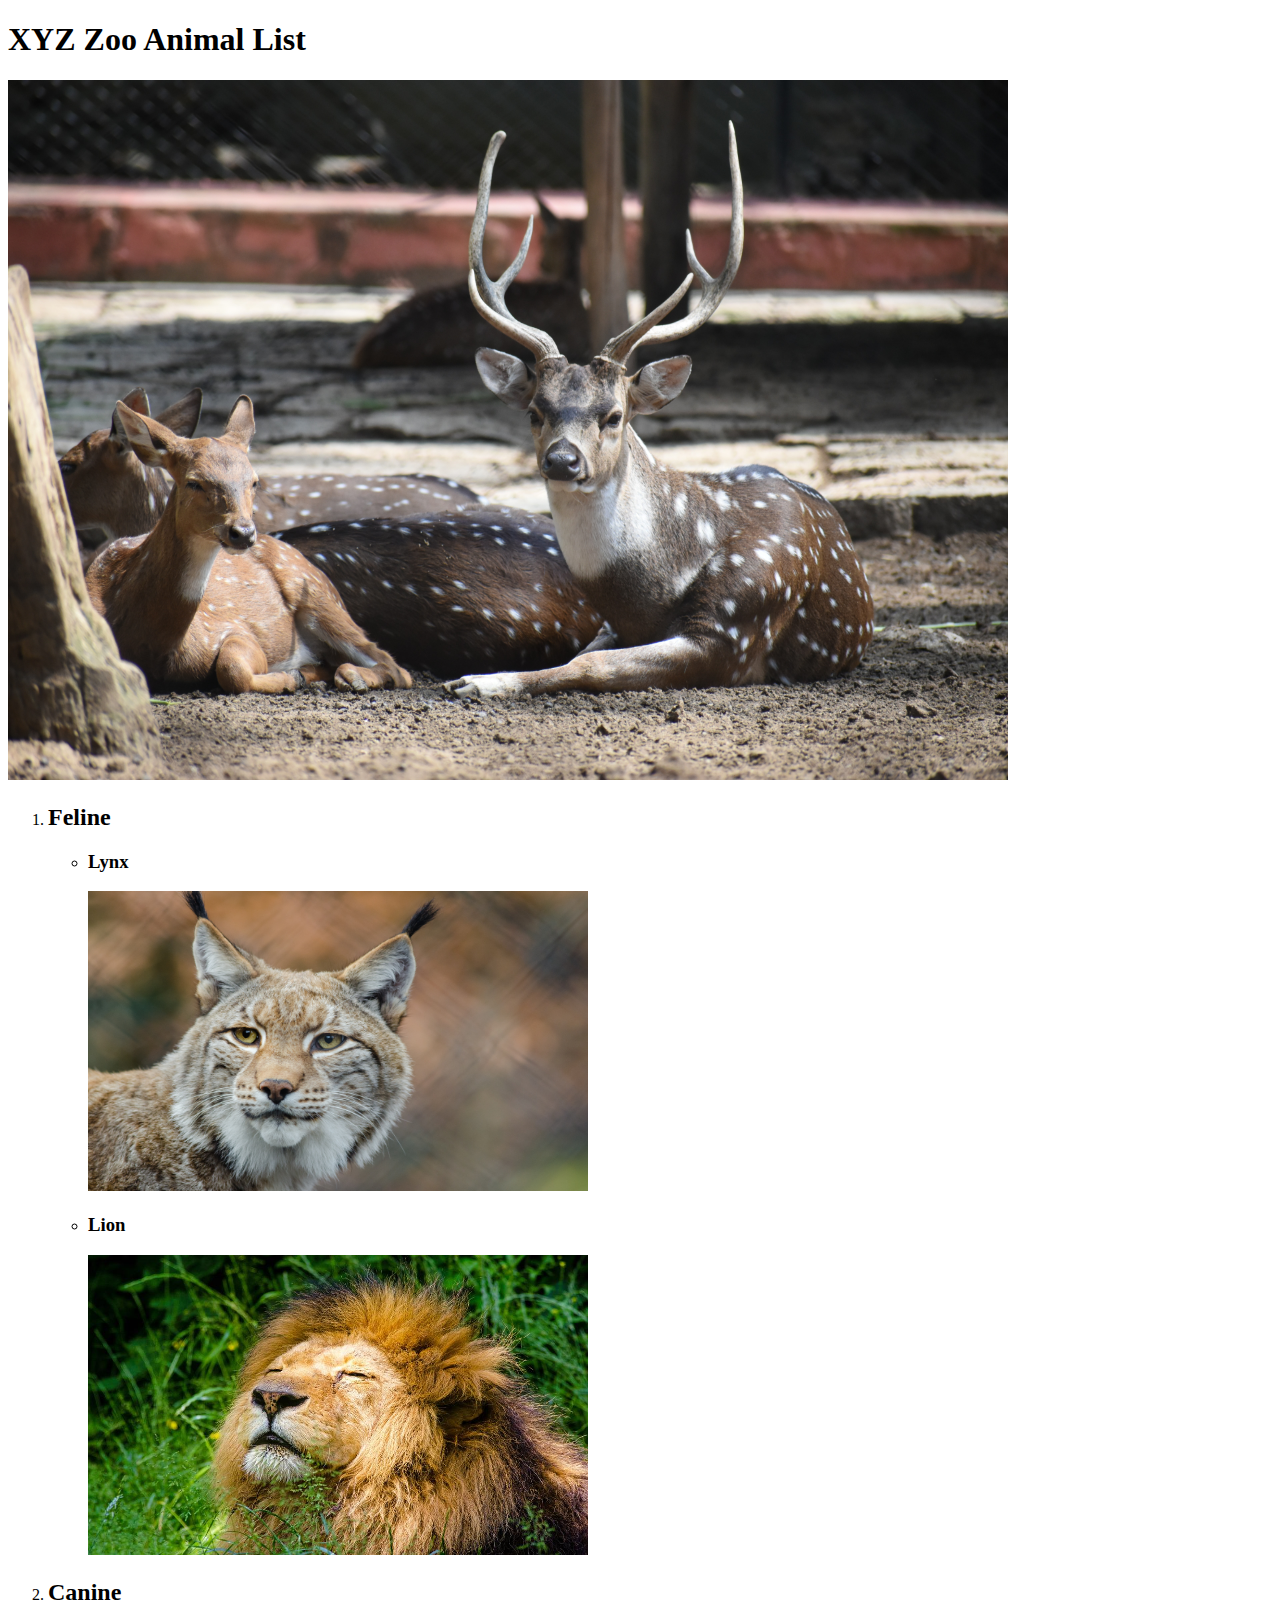
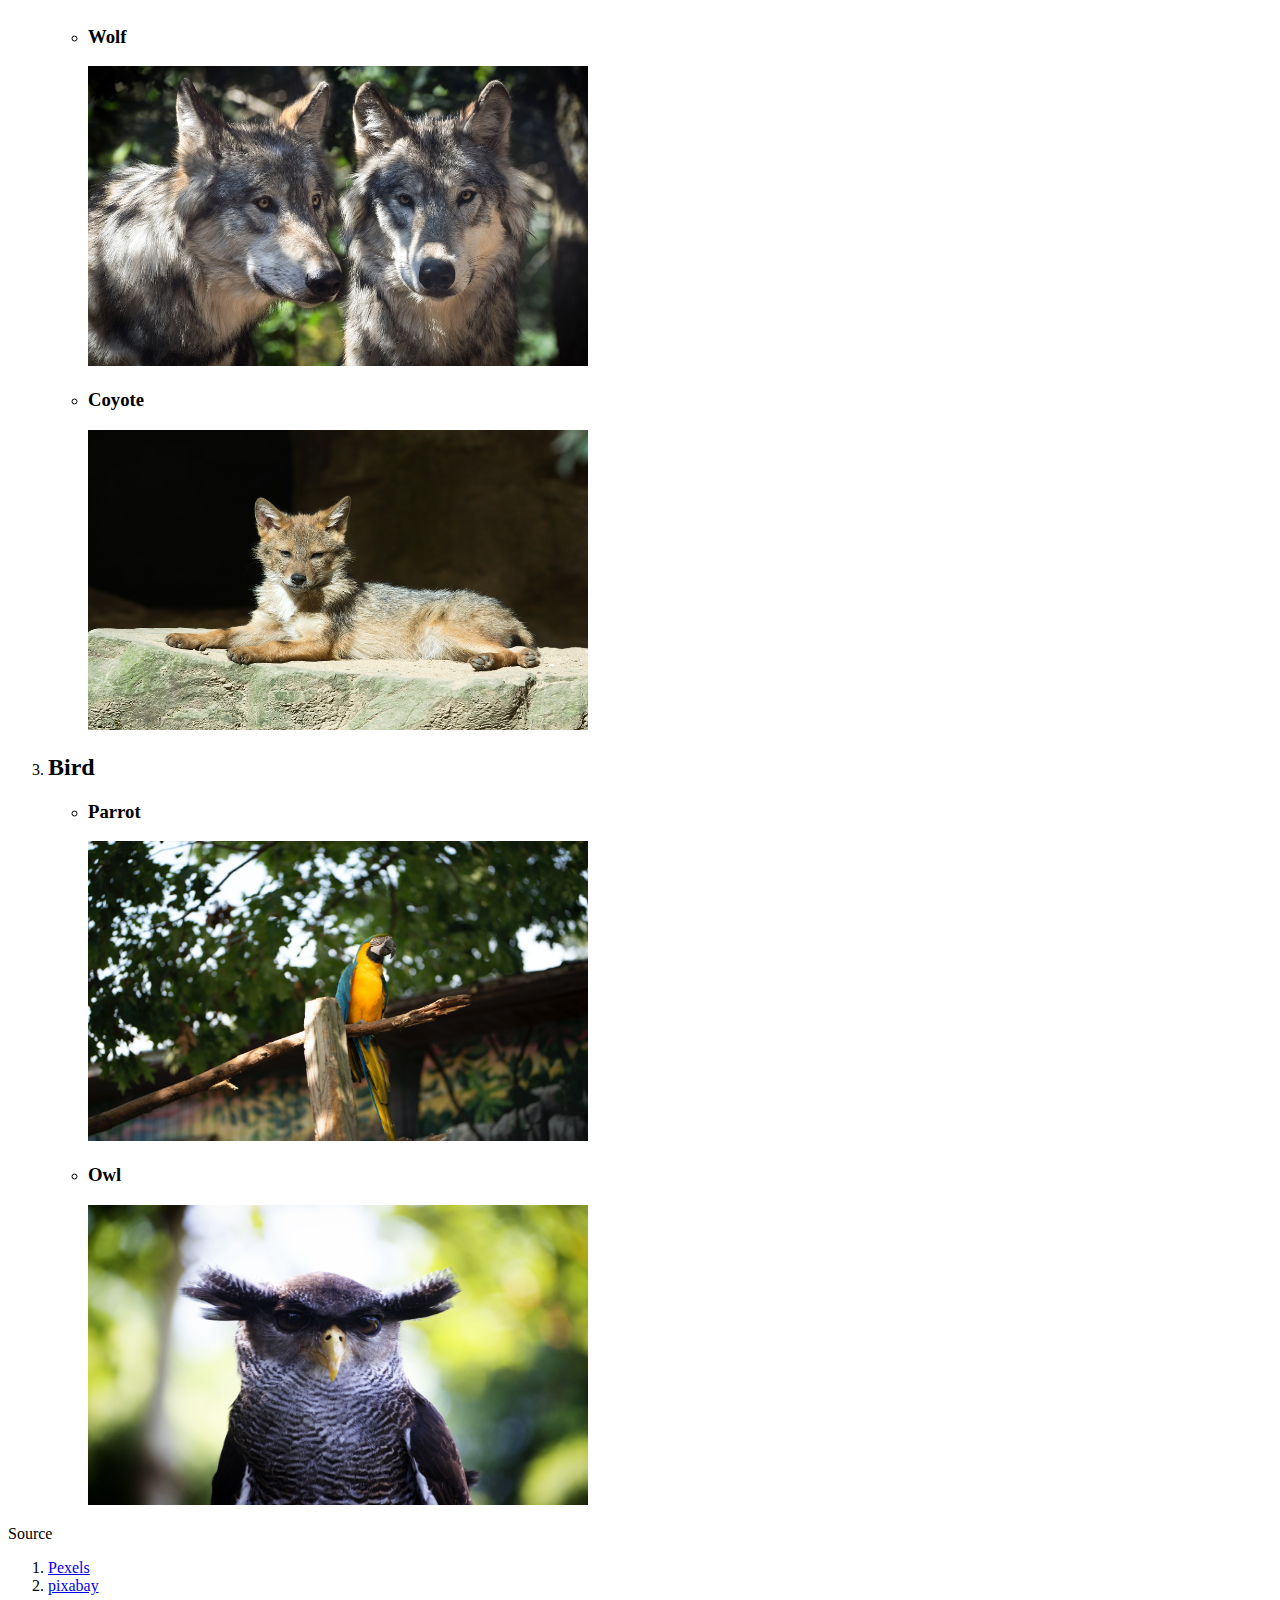
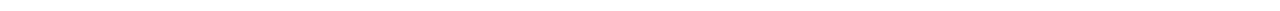
==== index.html @ 15e44c1c "XYZ Zoo Animal List" ====
<!DOCTYPE html>
<html lang="en-US">
<head>


</head>
<body>
    <div>
        <h1>XYZ Zoo Animal List</h1>
    </div>
    <div>
        <a href="Image source/zoo.jpg" target="_blank">
        <img src="Image source/zoo.jpg"
        width="1000" height="700"/>
        </a>
    </div>
    <div>
        <ol>
            <li><h2>Feline</h2></li>
                <ul>
                    <div>
                        <li><h3>Lynx</h3></li>
                        <a href="Image source/lynx.jpg" target="_blank">
                        <img src="Image source/lynx.jpg" width="500" height="300"/>
                        </a>
                    </div>
                    <div>
                        <li><h3>Lion</h3></li>
                        <a href="Image source/lion.jpg" target="_blank">
                        <img src="Image source/lion.jpg"
                        width="500" height="300"/>
                        </a>
                     </div>
                </ul>
            <li><h2>Canine</h2></li>
                <ul>
                    <div>
                        <li><h3>Wolf</h3></li>
                        <a href="Image source/wolf.jpg" target="_blank">
                        <img src="Image source/wolf.jpg"
                        width="500" height="300"/>
                        </a>
                    </div>
                    <div>
                        <li><h3>Coyote</h3></li>
                        <a href="Image source/coyote.jpg" target="_blank">
                        <img src="Image source/coyote.jpg" width="500" height="300"/>
                        </a>
                    </div>
                </ul>
            <li><h2>Bird</h2></li>
                <ul>
                    <div>
                        <li><h3>Parrot</h3></li>
                        <a href="Image source/parrot.jpg" target="_blank">
                        <img src="Image source/parrot.jpg"
                        width="500" height="300"/>
                        </a>
                    </div>
                    <div>
                        <li><h3>Owl</h3></li>
                        <a href="Image source/owl.jpg" target="_blank">
                        <img src="Image source/owl.jpg"
                        width="500" height="300"/>
                        </a>
                    </div>
                </ul>
        </ol>        
    </div>
    <div>
        <p>Source
        <ol>
            <li> <a href="https://pexels.com/">Pexels</a>
            <li> <a href="https://pixabay.com/">pixabay</a>
        </ol>
    </div>
</body>
</html>
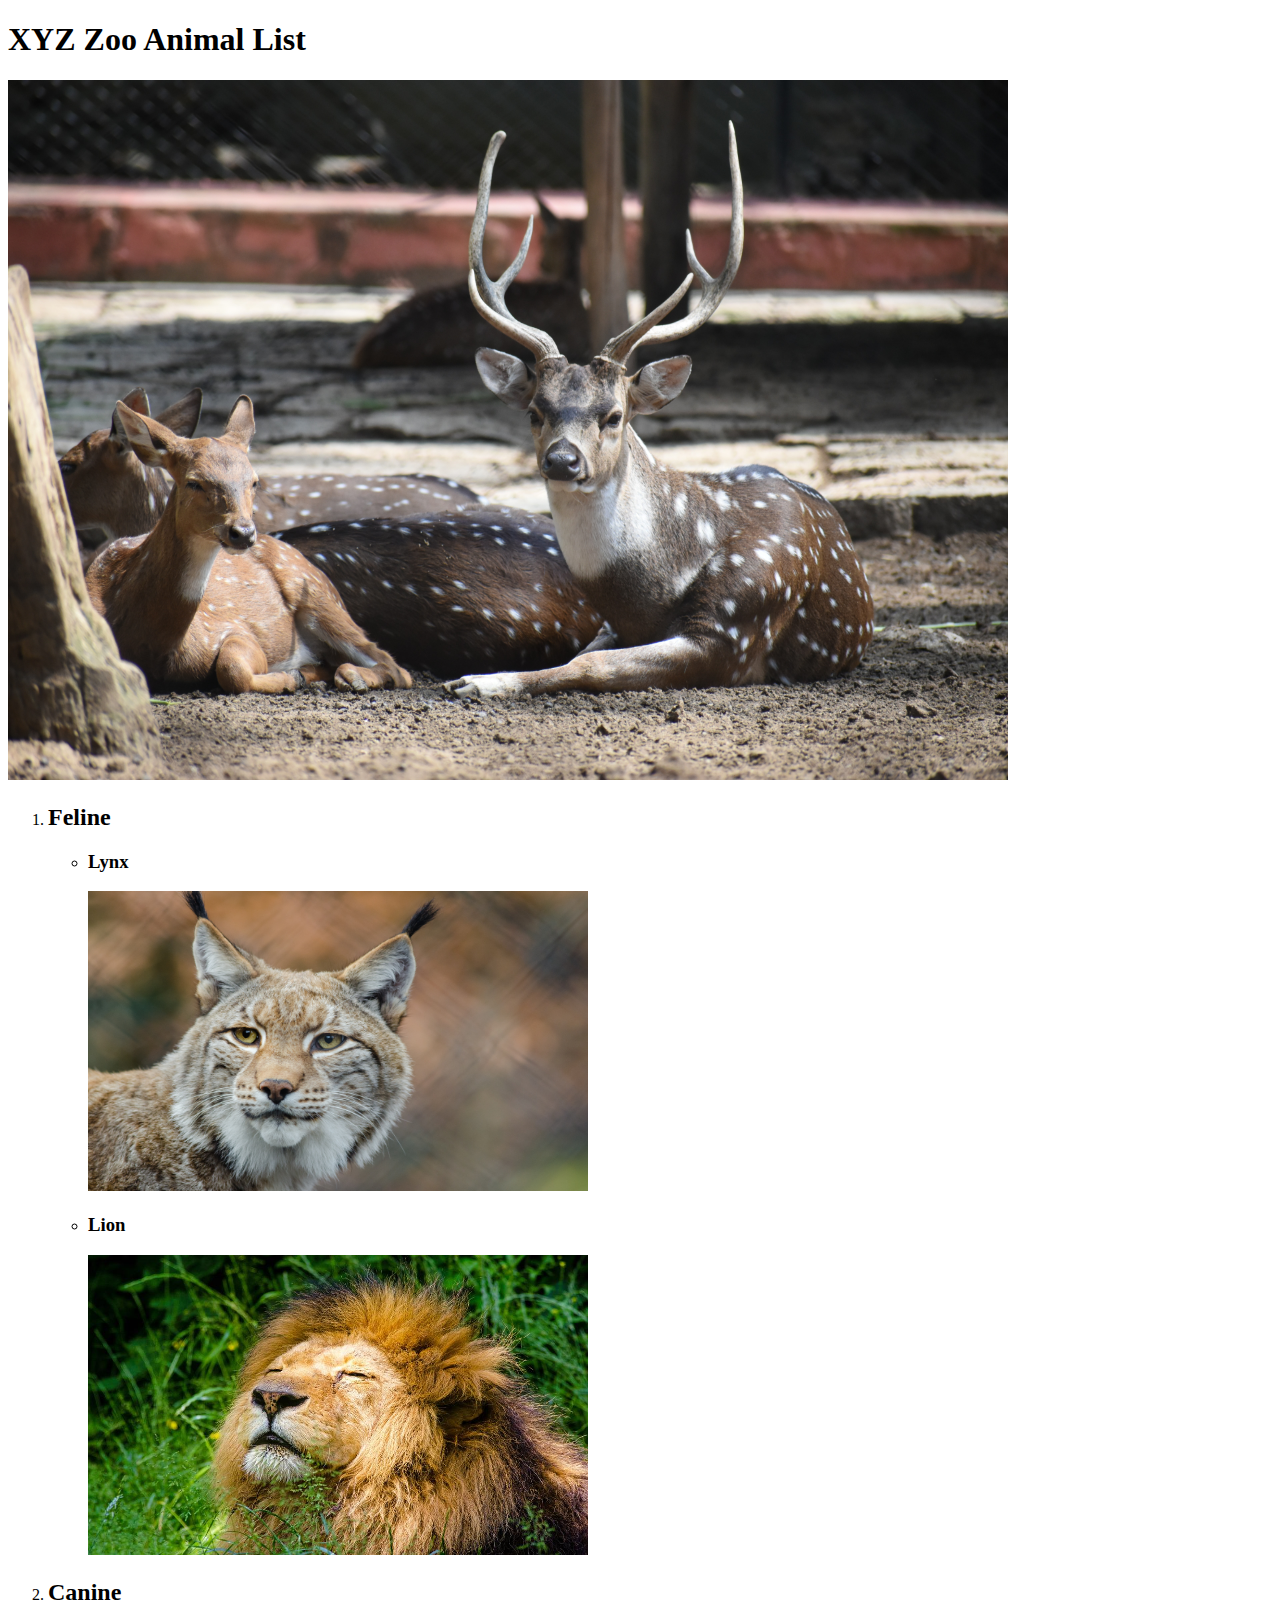
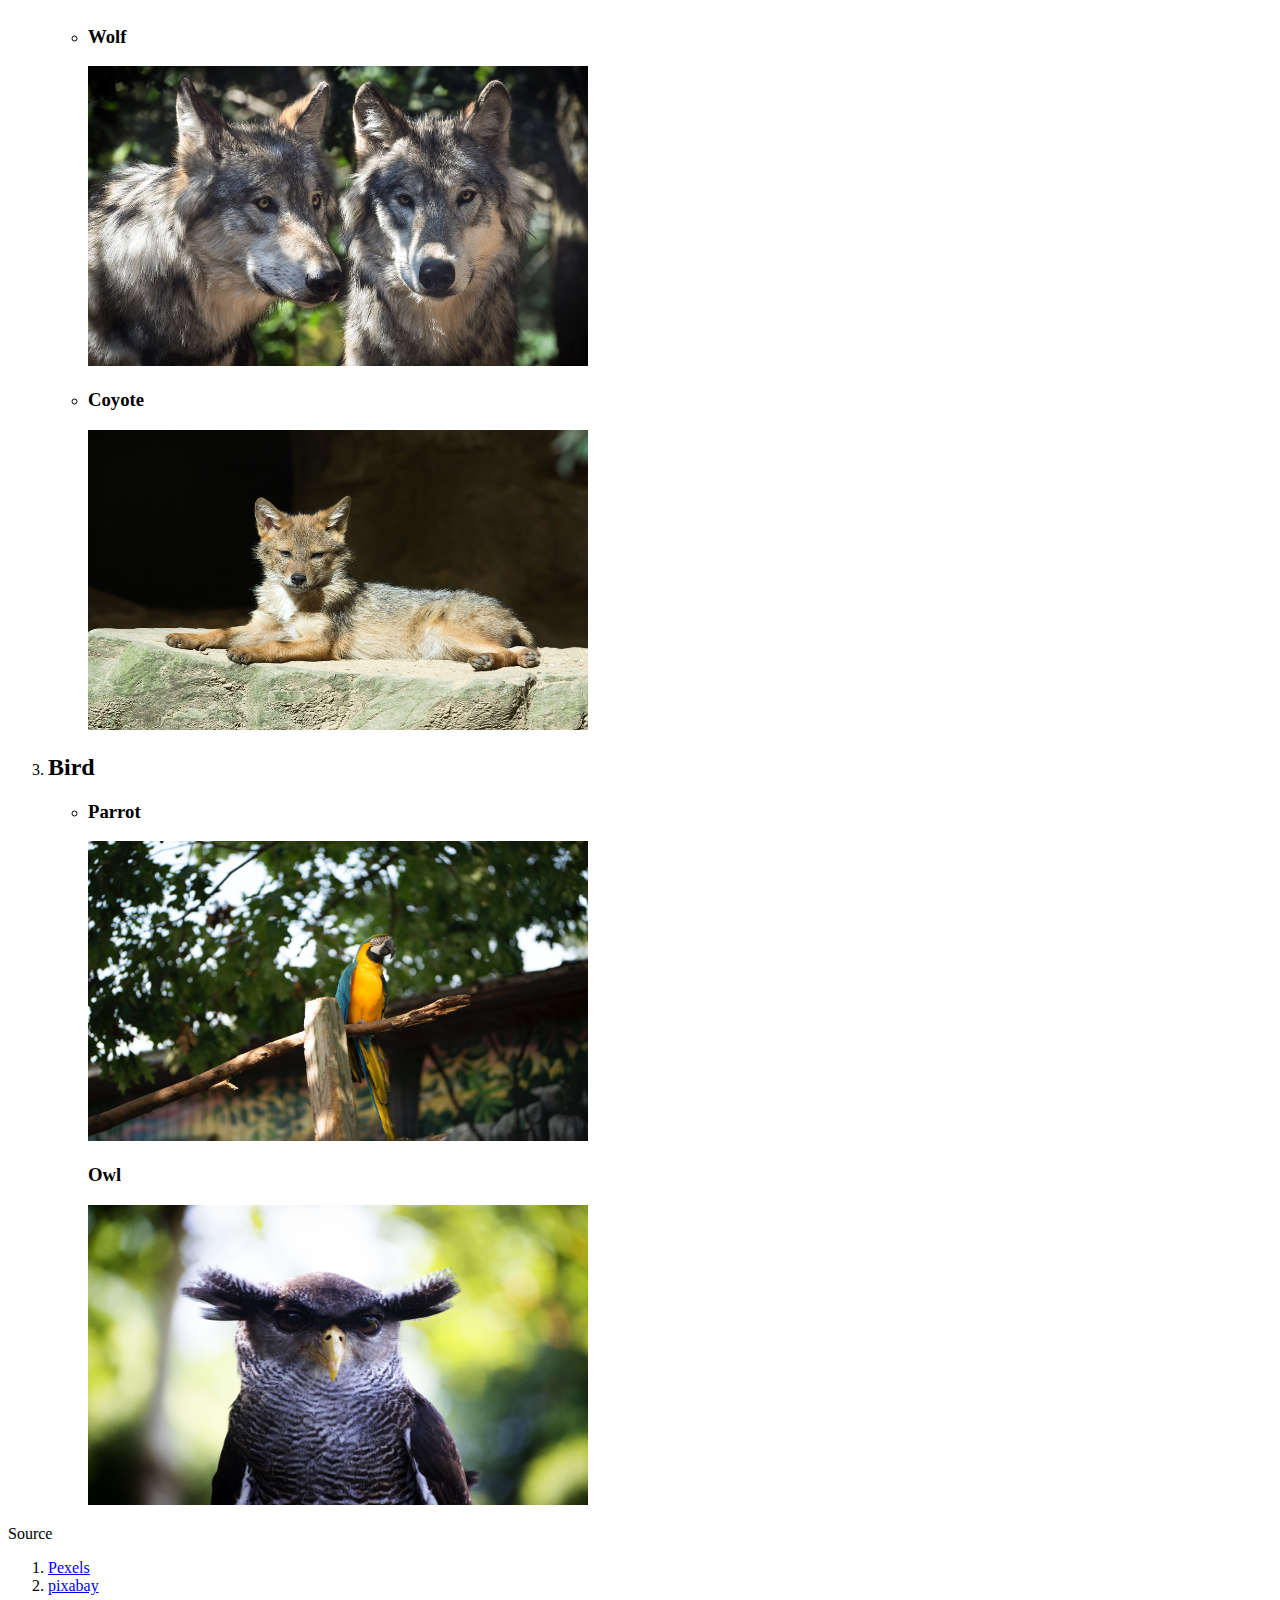
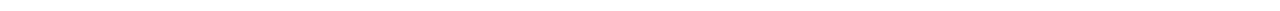
==== commit f942cb0a: "XYZ Zoo Animal List" ====
--- a/index.html
+++ b/index.html
@@ -1,69 +1,81 @@
 <!DOCTYPE html>
 <html lang="en-US">
 <head>
-
-
+<title>Latihan 1</title>
 </head>
 <body>
     <div>
         <h1>XYZ Zoo Animal List</h1>
     </div>
     <div>
-        <a href="Image source/zoo.jpg" target="_blank">
-        <img src="Image source/zoo.jpg"
+        <a href="IMG/zoo.jpg" target="_blank">
+        <img src="IMG/zoo.jpg"
         width="1000" height="700"/>
         </a>
     </div>
     <div>
         <ol>
-            <li><h2>Feline</h2></li>
+            <li><h2>Feline</h2>
                 <ul>
-                    <div>
-                        <li><h3>Lynx</h3></li>
-                        <a href="Image source/lynx.jpg" target="_blank">
-                        <img src="Image source/lynx.jpg" width="500" height="300"/>
-                        </a>
-                    </div>
-                    <div>
-                        <li><h3>Lion</h3></li>
-                        <a href="Image source/lion.jpg" target="_blank">
-                        <img src="Image source/lion.jpg"
-                        width="500" height="300"/>
-                        </a>
-                     </div>
+                    <li>
+                        <div>
+                            <h3>Lynx</h3>
+                            <a href="IMG/lynx.jpg" target="_blank">
+                            <img src="IMG/lynx.jpg" width="500" height="300"/>
+                            </a>
+                        </div>
+                    </li>
+                    <li>
+                        <div>
+                            <h3>Lion</h3>
+                            <a href="IMG/lion.jpg" target="_blank">
+                            <img src="IMG/lion.jpg"
+                            width="500" height="300"/>
+                            </a>
+                        </div>
+                    </li>
                 </ul>
+            </li>
             <li><h2>Canine</h2></li>
                 <ul>
-                    <div>
-                        <li><h3>Wolf</h3></li>
-                        <a href="Image source/wolf.jpg" target="_blank">
-                        <img src="Image source/wolf.jpg"
-                        width="500" height="300"/>
+                    <li>
+                        <div>
+                            <h3>Wolf</h3>
+                            <a href="IMG/wolf.jpg" target="_blank">
+                            <img src="IMG/wolf.jpg"
+                            width="500" height="300"/>
                         </a>
-                    </div>
-                    <div>
-                        <li><h3>Coyote</h3></li>
-                        <a href="Image source/coyote.jpg" target="_blank">
-                        <img src="Image source/coyote.jpg" width="500" height="300"/>
+                        </div>
+                    </li>
+                    <li>
+                        <div>
+                            <h3>Coyote</h3>
+                            <a href="IMG/coyote.jpg" target="_blank">
+                            <img src="IMG/coyote.jpg" width="500" height="300"/>
                         </a>
-                    </div>
+                        </div>
+                    </li>
                 </ul>
             <li><h2>Bird</h2></li>
                 <ul>
-                    <div>
-                        <li><h3>Parrot</h3></li>
-                        <a href="Image source/parrot.jpg" target="_blank">
-                        <img src="Image source/parrot.jpg"
-                        width="500" height="300"/>
+                    <li>
+                        <div>
+                           <h3>Parrot</h3>
+                            <a href="IMG/parrot.jpg" target="_blank">
+                            <img src="IMG/parrot.jpg"
+                            width="500" height="300"/>
+                        </a>
+                        </div>
+                    </li>
+                    <il>
+                        <div>
+                            <h3>Owl</h3>
+                            <a href="IMG/owl.jpg" target="_blank">
+                            <img src="IMG/owl.jpg"
+                            width="500" height="300"/>
                         </a>
                     </div>
-                    <div>
-                        <li><h3>Owl</h3></li>
-                        <a href="Image source/owl.jpg" target="_blank">
-                        <img src="Image source/owl.jpg"
-                        width="500" height="300"/>
-                        </a>
-                    </div>
+                </il>
                 </ul>
         </ol>        
     </div>
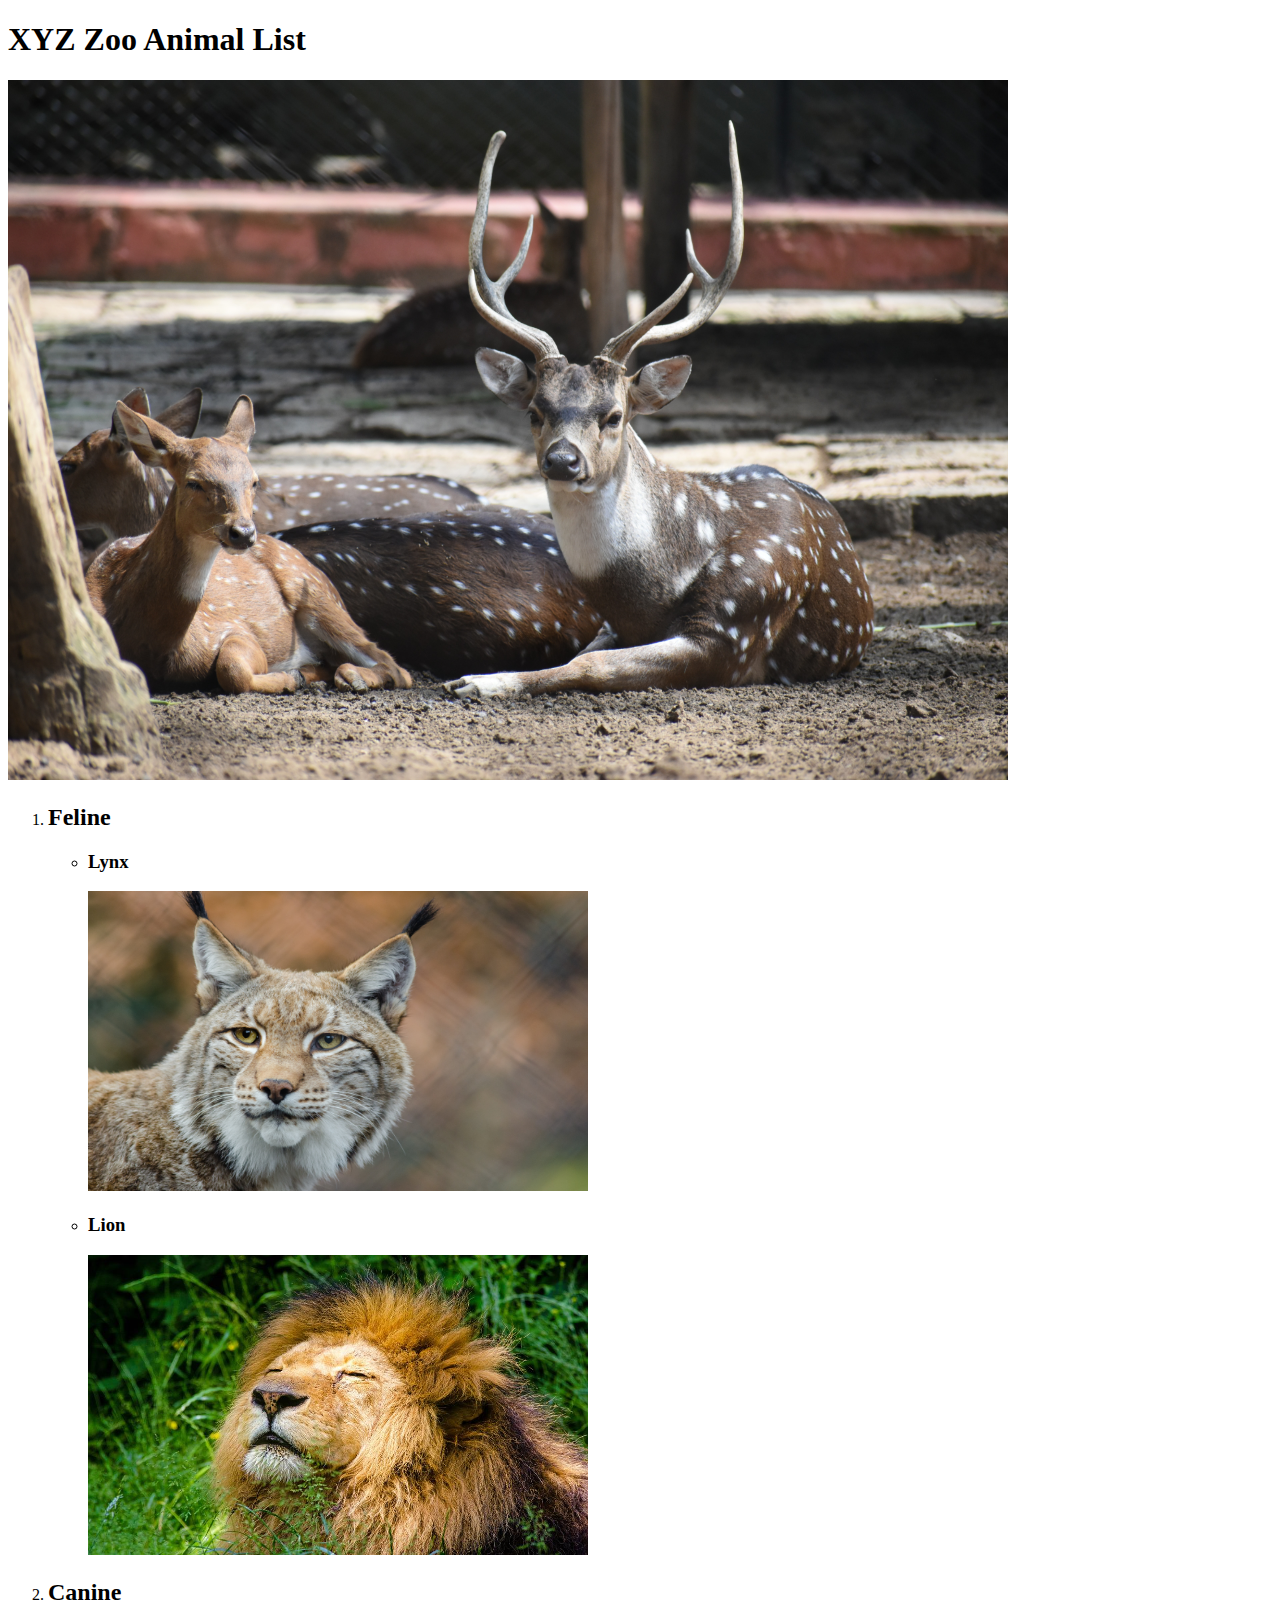
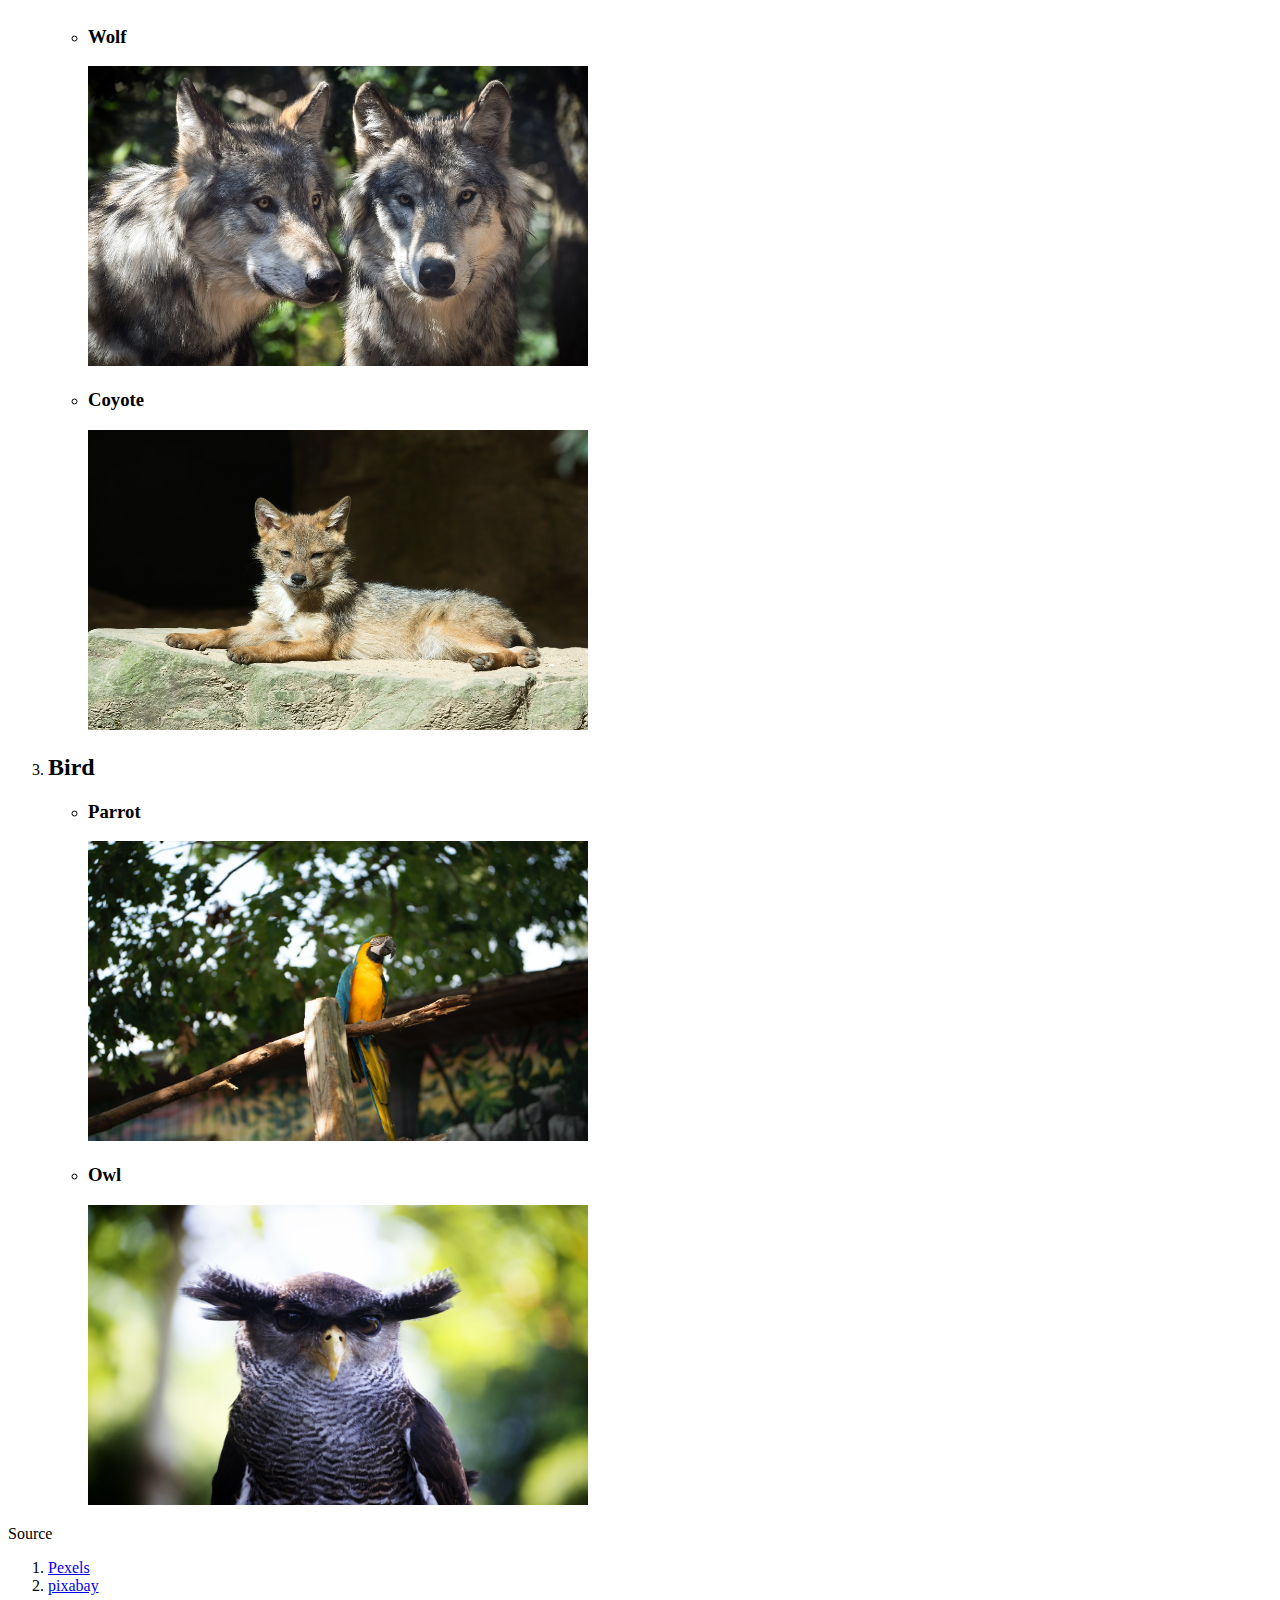
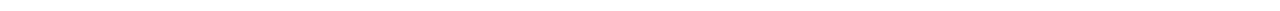
==== commit ba349bfe: "XYZ Zoo Animal List" ====
--- a/index.html
+++ b/index.html
@@ -1,81 +1,69 @@
 <!DOCTYPE html>
 <html lang="en-US">
 <head>
-<title>Latihan 1</title>
+
+
 </head>
 <body>
     <div>
         <h1>XYZ Zoo Animal List</h1>
     </div>
     <div>
-        <a href="IMG/zoo.jpg" target="_blank">
-        <img src="IMG/zoo.jpg"
+        <a href="Image source/zoo.jpg" target="_blank">
+        <img src="Image source/zoo.jpg"
         width="1000" height="700"/>
         </a>
     </div>
     <div>
         <ol>
-            <li><h2>Feline</h2>
+            <li><h2>Feline</h2></li>
                 <ul>
-                    <li>
-                        <div>
-                            <h3>Lynx</h3>
-                            <a href="IMG/lynx.jpg" target="_blank">
-                            <img src="IMG/lynx.jpg" width="500" height="300"/>
-                            </a>
-                        </div>
-                    </li>
-                    <li>
-                        <div>
-                            <h3>Lion</h3>
-                            <a href="IMG/lion.jpg" target="_blank">
-                            <img src="IMG/lion.jpg"
-                            width="500" height="300"/>
-                            </a>
-                        </div>
-                    </li>
+                    <div>
+                        <li><h3>Lynx</h3></li>
+                        <a href="Image source/lynx.jpg" target="_blank">
+                        <img src="Image source/lynx.jpg" width="500" height="300"/>
+                        </a>
+                    </div>
+                    <div>
+                        <li><h3>Lion</h3></li>
+                        <a href="Image source/lion.jpg" target="_blank">
+                        <img src="Image source/lion.jpg"
+                        width="500" height="300"/>
+                        </a>
+                     </div>
                 </ul>
-            </li>
             <li><h2>Canine</h2></li>
                 <ul>
-                    <li>
-                        <div>
-                            <h3>Wolf</h3>
-                            <a href="IMG/wolf.jpg" target="_blank">
-                            <img src="IMG/wolf.jpg"
-                            width="500" height="300"/>
+                    <div>
+                        <li><h3>Wolf</h3></li>
+                        <a href="Image source/wolf.jpg" target="_blank">
+                        <img src="Image source/wolf.jpg"
+                        width="500" height="300"/>
                         </a>
-                        </div>
-                    </li>
-                    <li>
-                        <div>
-                            <h3>Coyote</h3>
-                            <a href="IMG/coyote.jpg" target="_blank">
-                            <img src="IMG/coyote.jpg" width="500" height="300"/>
+                    </div>
+                    <div>
+                        <li><h3>Coyote</h3></li>
+                        <a href="Image source/coyote.jpg" target="_blank">
+                        <img src="Image source/coyote.jpg" width="500" height="300"/>
                         </a>
-                        </div>
-                    </li>
+                    </div>
                 </ul>
             <li><h2>Bird</h2></li>
                 <ul>
-                    <li>
-                        <div>
-                           <h3>Parrot</h3>
-                            <a href="IMG/parrot.jpg" target="_blank">
-                            <img src="IMG/parrot.jpg"
-                            width="500" height="300"/>
-                        </a>
-                        </div>
-                    </li>
-                    <il>
-                        <div>
-                            <h3>Owl</h3>
-                            <a href="IMG/owl.jpg" target="_blank">
-                            <img src="IMG/owl.jpg"
-                            width="500" height="300"/>
+                    <div>
+                        <li><h3>Parrot</h3></li>
+                        <a href="Image source/parrot.jpg" target="_blank">
+                        <img src="Image source/parrot.jpg"
+                        width="500" height="300"/>
                         </a>
                     </div>
-                </il>
+                    <div>
+                        <li><h3>Owl</h3></li>
+                        <a href="Image source/owl.jpg" target="_blank">
+                        <img src="Image source/owl.jpg"
+                        width="500" height="300"/>
+                        </a>
+                    </div>
                 </ul>
         </ol>        
     </div>
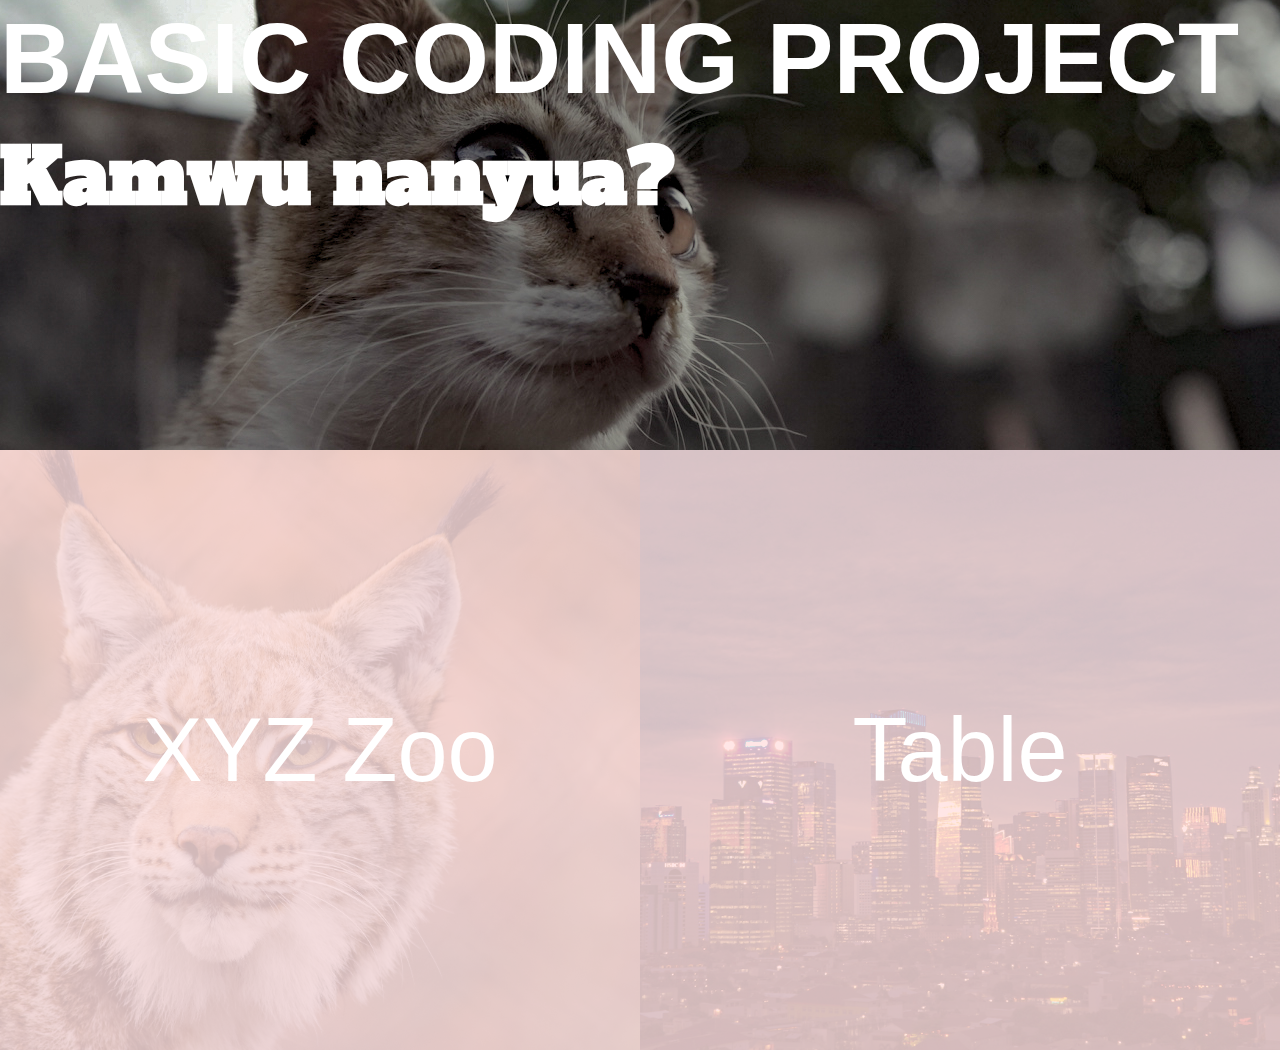
==== commit fbe2ec1a: "Update css" ====
--- a/index.html
+++ b/index.html
@@ -1,78 +1,33 @@
 <!DOCTYPE html>
-<html lang="en-US">
+<html lang="en">
 <head>
+    <meta http-equiv="Content-Type" content="text/html; charset=utf-8"><style>
+@import url('https://fonts.googleapis.com/css2?family=Alfa+Slab+One&display=swap');
+</style>
+    <title>基本的なコーディングプロジェクト</title>
+    <link rel="stylesheet" href="css/style.css">
+</head>
 
+<body>
+    <header>
+        <div id="top">
+        <div class="container">
 
-</head>
-<body>
-    <div>
-        <h1>XYZ Zoo Animal List</h1>
-    </div>
-    <div>
-        <a href="Image source/zoo.jpg" target="_blank">
-        <img src="Image source/zoo.jpg"
-        width="1000" height="700"/>
-        </a>
-    </div>
-    <div>
-        <ol>
-            <li><h2>Feline</h2></li>
-                <ul>
-                    <div>
-                        <li><h3>Lynx</h3></li>
-                        <a href="Image source/lynx.jpg" target="_blank">
-                        <img src="Image source/lynx.jpg" width="500" height="300"/>
-                        </a>
-                    </div>
-                    <div>
-                        <li><h3>Lion</h3></li>
-                        <a href="Image source/lion.jpg" target="_blank">
-                        <img src="Image source/lion.jpg"
-                        width="500" height="300"/>
-                        </a>
-                     </div>
-                </ul>
-            <li><h2>Canine</h2></li>
-                <ul>
-                    <div>
-                        <li><h3>Wolf</h3></li>
-                        <a href="Image source/wolf.jpg" target="_blank">
-                        <img src="Image source/wolf.jpg"
-                        width="500" height="300"/>
-                        </a>
-                    </div>
-                    <div>
-                        <li><h3>Coyote</h3></li>
-                        <a href="Image source/coyote.jpg" target="_blank">
-                        <img src="Image source/coyote.jpg" width="500" height="300"/>
-                        </a>
-                    </div>
-                </ul>
-            <li><h2>Bird</h2></li>
-                <ul>
-                    <div>
-                        <li><h3>Parrot</h3></li>
-                        <a href="Image source/parrot.jpg" target="_blank">
-                        <img src="Image source/parrot.jpg"
-                        width="500" height="300"/>
-                        </a>
-                    </div>
-                    <div>
-                        <li><h3>Owl</h3></li>
-                        <a href="Image source/owl.jpg" target="_blank">
-                        <img src="Image source/owl.jpg"
-                        width="500" height="300"/>
-                        </a>
-                    </div>
-                </ul>
-        </ol>        
-    </div>
-    <div>
-        <p>Source
-        <ol>
-            <li> <a href="https://pexels.com/">Pexels</a>
-            <li> <a href="https://pixabay.com/">pixabay</a>
-        </ol>
+        </div>
+        </div>
+    </header>
+        <div id="Kucing">
+            <h1>BASIC CODING PROJECT</h1>
+            <h2>Kamwu nanyua?</h2>
+        </div>
+                    <div class="project">
+                    <div class="kiri">
+                    <a href="xyz-zoo">XYZ Zoo</a>
+                </div>
+                <div class="kanan">
+                    <a href="Table-form">Table</a>
+            </div>
+        </div>
     </div>
 </body>
 </html>--- a/css/style.css
+++ b/css/style.css
@@ -0,0 +1,92 @@
+body {
+    color: rgb(255, 255, 255);
+    font: normal 50px 'Alfa Slab One', cursive;
+}
+@import url('https://fonts.googleapis.com/css2?family=Alfa+Slab+One&display=swap');
+* {
+    margin: 0;
+    padding: 0;
+    box-sizing: border-box;
+}
+#Kucing {
+    height: 450px;
+    padding-top: 1px;
+    background: #e8eced url('../IMG_kieran/PSX_20221029_213458.jpg') no-repeat center;
+}
+#Kucing h2 {
+    margin: 10px 0 40px 0
+}
+.font-Alfa {
+  font-family: 'Alfa Slab One', cursive;
+}
+.container {
+    max-width: 990px;
+    width: 100%;
+    margin: 0 auto;
+}
+.banner {
+    padding-left: 10px;
+    padding-right: 10px;
+}
+.banner img {
+    display: block;
+    width: 100%;
+}
+h1 {
+    color: rgb(255, 255, 255);
+    font-family: 'Franklin Gothic Medium', 'Arial Narrow', Arial, sans-serif;
+    
+}
+.font-white {
+    color: rgb(255, 255, 255);
+}
+.kiri {
+    background-image: url(../xyz-zoo/IMG/lynx.jpg);
+    background-position: center center;
+    background-repeat: no-repeat;
+    background-size: cover;
+}
+.kanan {
+    background-image: url(../IMG_kieran/PSX_20221029_104510.jpg);
+    background-position: center center;
+    background-repeat: no-repeat;
+    background-size: cover;
+}
+.kiri, .kanan {
+    height: 600px;
+    width: 50%;
+    overflow-wrap: normal;
+}
+.project {
+    display: flex;
+    flex-wrap: wrap;
+    justify-content: space-between;
+}
+.project a {
+    text-decoration: none;
+    font-size: 90px;
+    font-family: 'Franklin Gothic Medium', 'Arial Narrow', Arial, sans-serif;
+    color: rgb(255, 255, 255);
+    display: block;
+    width: 100%;
+    height: 100%;
+    background: rgba(255, 224, 224, 0.819);    
+    filter: blur(50%);
+    display: flex;
+    justify-content: center;
+    align-items: center;
+}
+.project a:hover {
+    filter: none;
+    background: none;
+}
+@media only screen and (max-width: 425px) {
+    .kiri, .kanan {
+        width: 100%;
+    }
+}@media only screen and (max-width: 990px) {
+    .container {
+        padding: 0 10px;
+    }
+}
+
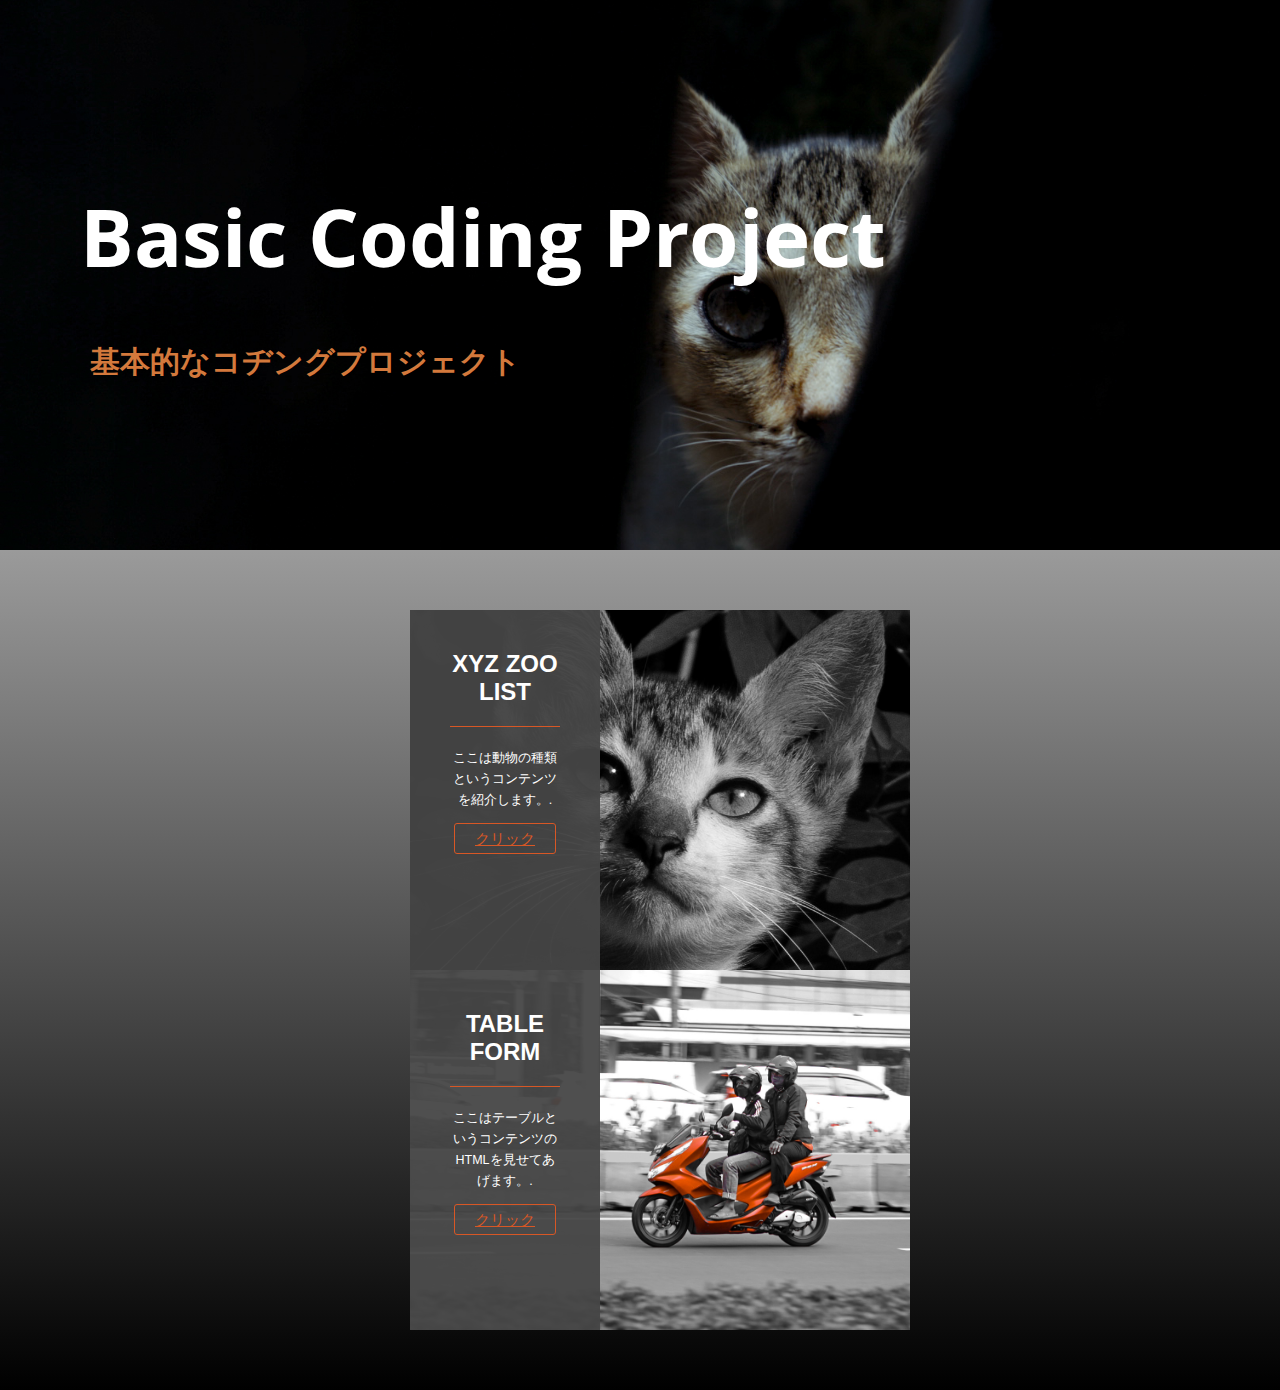
==== commit 615bfe78: "update.css" ====
--- a/index.html
+++ b/index.html
@@ -1,32 +1,40 @@
 <!DOCTYPE html>
 <html lang="en">
 <head>
-    <meta http-equiv="Content-Type" content="text/html; charset=utf-8"><style>
-@import url('https://fonts.googleapis.com/css2?family=Alfa+Slab+One&display=swap');
-</style>
-    <title>基本的なコーディングプロジェクト</title>
+    <meta charset="UTF-8">
+    <meta http-equiv="X-UA-Compatible" content="IE=edge">
+    <meta name="viewport" content="width=device-width, initial-scale=1.0">
+    <title>Ini html</title>
     <link rel="stylesheet" href="css/style.css">
 </head>
-
 <body>
-    <header>
-        <div id="top">
+    <div id="top">
         <div class="container">
-
+            <h1>Basic Coding Project</h1>
+            <h3>基本的なコヂングプロジェクト</h3>
         </div>
-        </div>
-    </header>
-        <div id="Kucing">
-            <h1>BASIC CODING PROJECT</h1>
-            <h2>Kamwu nanyua?</h2>
-        </div>
-                    <div class="project">
-                    <div class="kiri">
-                    <a href="xyz-zoo">XYZ Zoo</a>
+    </div>
+    <div id="projects">
+        <div class="wrapper">
+            <div class="kiri">
+            <article style="background-image: url('IMG_kieran/IMG_20220718_083153_523.jpg'); background-size: cover; background-position: center;">
+                <div class="overlay-kiri">
+                    <h4>XYZ Zoo List</h4>
+                    <p><small>ここは動物の種類というコンテンツを紹介します。.</small></p>
+                    <a href="xyz-zoo/index.html" class="more-link">クリック</a>
                 </div>
-                <div class="kanan">
-                    <a href="Table-form">Table</a>
+            </article>
             </div>
+            <div class="kanan">
+            <article style="background-image: url('IMG_kieran/PSX_20220915_002231.jpg');background-size: cover; background-position: center;">
+                <div class="overlay-kanan">
+                    <h4>Table Form</h4>
+                    <p><small>ここはテーブルというコンテンツのHTMLを見せてあげます。.</small></p>
+                    <a href="table-form/index.html" class="more-link">クリック</a>
+                </div>
+            </article>
+            </div>
+            <div class="clear"></div>
         </div>
     </div>
 </body>
--- a/css/style.css
+++ b/css/style.css
@@ -1,92 +1,158 @@
+@import url('https://fonts.googleapis.com/css2?family=Open+Sans:wght@500&display=swap');
+
+* {
+   margin: 0;
+   padding: 0;
+   box-sizing:border-box; 
+}
 body {
+    background-image: linear-gradient(rgb(255, 255, 255),rgb(0, 0, 0));
+    background-repeat: no-repeat;
+    background-size: cover;
     color: rgb(255, 255, 255);
-    font: normal 50px 'Alfa Slab One', cursive;
+    font: normal 15px "Helvetica Neue", Arial, Helvetica, Geneva, sans-serif;
 }
-@import url('https://fonts.googleapis.com/css2?family=Alfa+Slab+One&display=swap');
-* {
-    margin: 0;
-    padding: 0;
-    box-sizing: border-box;
+
+.font-josefin {
+    font-family: 'Open Sans', sans-serif;
 }
-#Kucing {
-    height: 450px;
-    padding-top: 1px;
-    background: #e8eced url('../IMG_kieran/PSX_20221029_213458.jpg') no-repeat center;
-}
-#Kucing h2 {
-    margin: 10px 0 40px 0
-}
-.font-Alfa {
-  font-family: 'Alfa Slab One', cursive;
-}
-.container {
-    max-width: 990px;
-    width: 100%;
-    margin: 0 auto;
-}
-.banner {
-    padding-left: 10px;
-    padding-right: 10px;
-}
-.banner img {
-    display: block;
-    width: 100%;
+
+p {
+    line-height: 20px;
+    margin-bottom: 20px;
 }
 h1 {
+    font-family: 'Open Sans', sans-serif;
+    color: #fff;
+    font-size: 80px;
+    margin-bottom: 20px;
+    text-align: left;
+
+}
+h3 {
+    font-family: 'Open Sans', sans-serif;
+    color: rgb(211, 121, 60);
+    font-size: 30px;
+    text-align: left;
+    padding: 10px 10px
+}
+h4 {
+    font-size: 24px;
     color: rgb(255, 255, 255);
-    font-family: 'Franklin Gothic Medium', 'Arial Narrow', Arial, sans-serif;
-    
-}
-.font-white {
-    color: rgb(255, 255, 255);
-}
-.kiri {
-    background-image: url(../xyz-zoo/IMG/lynx.jpg);
-    background-position: center center;
-    background-repeat: no-repeat;
-    background-size: cover;
-}
-.kanan {
-    background-image: url(../IMG_kieran/PSX_20221029_104510.jpg);
-    background-position: center center;
-    background-repeat: no-repeat;
-    background-size: cover;
-}
-.kiri, .kanan {
-    height: 600px;
-    width: 50%;
-    overflow-wrap: normal;
-}
-.project {
-    display: flex;
-    flex-wrap: wrap;
-    justify-content: space-between;
+    font-weight: bold;
+    text-transform: uppercase;
+    margin-bottom: 20px;
 }
 .project a {
     text-decoration: none;
-    font-size: 90px;
-    font-family: 'Franklin Gothic Medium', 'Arial Narrow', Arial, sans-serif;
+    font-size: 50px;
+    font-family: 'Open Sans', sans-serif;;
     color: rgb(255, 255, 255);
     display: block;
     width: 100%;
     height: 100%;
-    background: rgba(255, 224, 224, 0.819);    
-    filter: blur(50%);
-    display: flex;
+    background: rgba(138, 115, 90, 0.555);
+    filter:drop-shadow(50%);
+    display:flex;
     justify-content: center;
     align-items: center;
 }
 .project a:hover {
-    filter: none;
-    background: none;
+    filter:none
 }
+.clear {
+    clear: both;
+}
+.wrapper {
+    margin: 0 auto;
+    padding: 0 10px;
+    width: 500px;
+}
+.container {
+    width: 100%;
+    max-width: 900px;
+    margin: 80px    ;
+    /* margin-top: 0;
+    margin-right: auto;
+    margin-bottom: 0;
+    margin-left: auto; */
+    padding-bottom: 50px;
+
+}
+#top {
+    background-image: url(../IMG_kieran/PSX_20220821_103904.jpg);
+    background-position-y: 50%;
+    background-repeat: no-repeat;
+    background-size: cover;
+    height: 550px; 
+    padding-top: 1px;
+}
+#top h1 {
+    margin: 180px 0 40px 0;
+    font-family: 'Open Sans', sans-serif;
+}
+
+#projects {
+    padding: 60px 0;
+    text-align: center;
+}
+.kiri {
+    margin: 0 auto;
+    padding: 0 10px;
+    width: 1000px;
+}
+.kanan {
+    margin: 0 auto;
+    padding: 0 10px;
+    width: 1000px;
+}
+#projects article {
+    width: 500px;
+    height: 360px;
+    float: left;
+    background-color: #ffffff;
+}
+#projects article:first-child {
+    margin-right: 20px;
+}
+#projects article .overlay-kiri {
+    background: rgba(70, 70, 70, 0.95);
+    height: 360px;
+    width: 190px;
+    padding: 40px;
+}
+#projects article .overlay-kanan {
+    background: rgba(70, 70, 70, 0.95);
+    height: 360px;
+    width: 190px;
+    padding: 40px;
+}
+article h4 {
+    border-bottom: 1px solid #d85725;
+    padding-bottom: 20px;  
+}
+.more-link {
+    border: 1px solid #d85725;
+    color: #d85725;
+    padding: 6px 20px;
+    border-radius: 3px;
+}
+.more-link:hover {
+    background-color: #d85725;
+    color: #fff;
+}
+
 @media only screen and (max-width: 425px) {
     .kiri, .kanan {
-        width: 100%;
+        width: 100%
     }
-}@media only screen and (max-width: 990px) {
-    .container {
-        padding: 0 10px;
+    .kiri {
+        margin-bottom: 20px;
     }
 }
 
+@media only screen and (max-width: 990px) {
+    .container {
+        padding: 0 10px
+    }
+}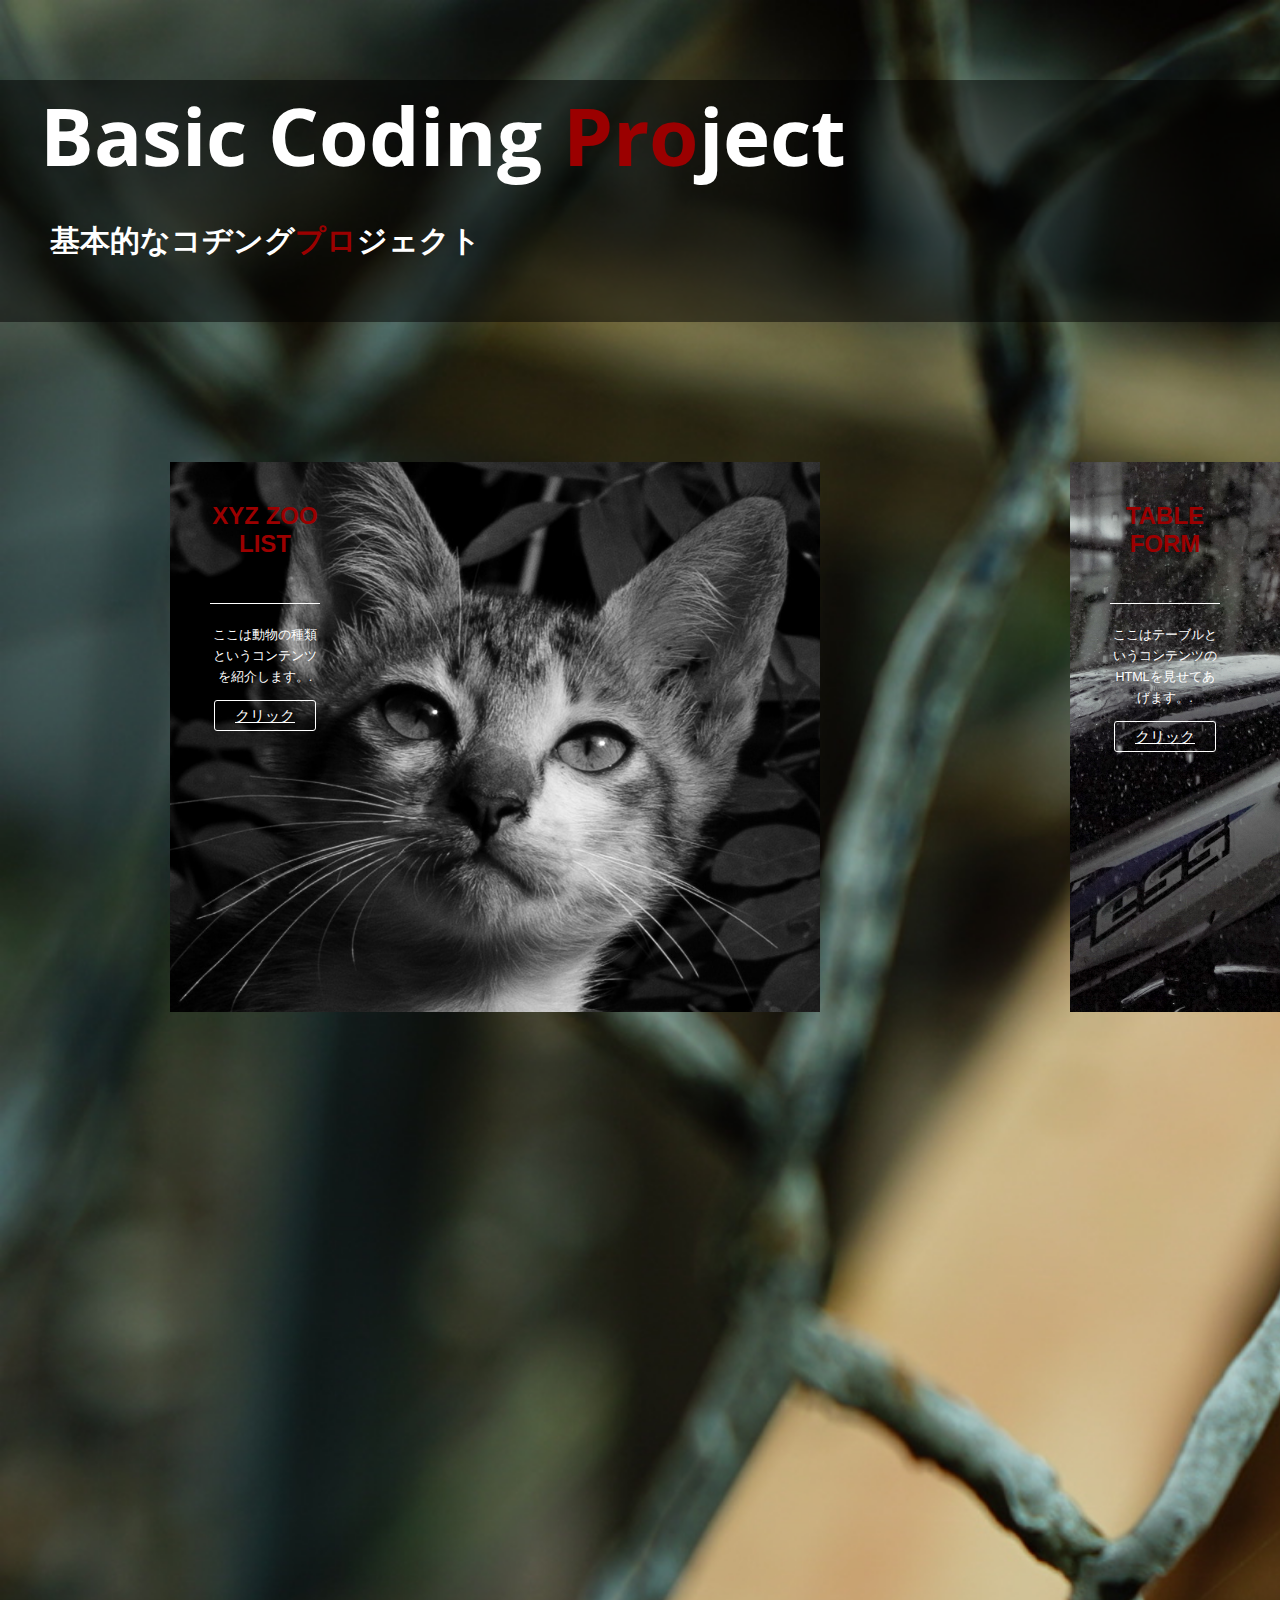
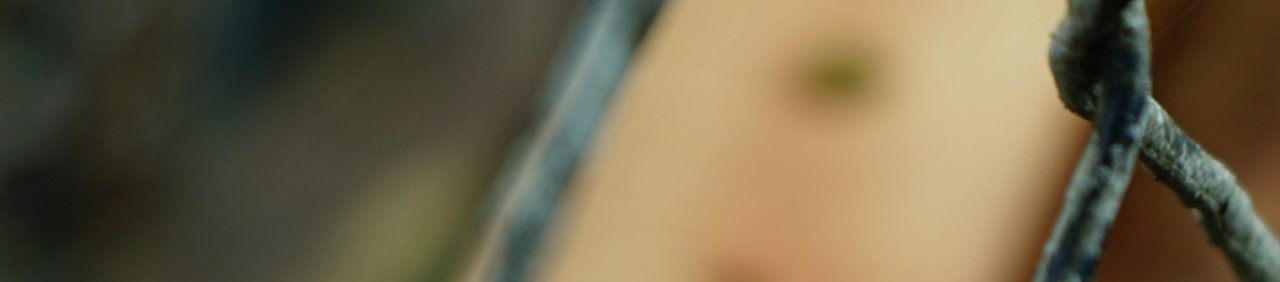
==== commit 7c1246a4: "update-basic.coding-css" ====
--- a/index.html
+++ b/index.html
@@ -6,12 +6,18 @@
     <meta name="viewport" content="width=device-width, initial-scale=1.0">
     <title>Ini html</title>
     <link rel="stylesheet" href="css/style.css">
+
+    <style type="text/css">
+        span {
+            color :rgb(155, 0, 0);
+        }
+    </style>
 </head>
 <body>
     <div id="top">
         <div class="container">
-            <h1>Basic Coding Project</h1>
-            <h3>基本的なコヂングプロジェクト</h3>
+            <h1>Basic Coding <span>Pro</span>ject</h1>
+            <h3>基本的なコヂング<span>プロ</span>ジェクト</h3>
         </div>
     </div>
     <div id="projects">
@@ -19,16 +25,17 @@
             <div class="kiri">
             <article style="background-image: url('IMG_kieran/IMG_20220718_083153_523.jpg'); background-size: cover; background-position: center;">
                 <div class="overlay-kiri">
-                    <h4>XYZ Zoo List</h4>
+                    <h4><span>XYZ Zoo List</span></h4>
                     <p><small>ここは動物の種類というコンテンツを紹介します。.</small></p>
                     <a href="xyz-zoo/index.html" class="more-link">クリック</a>
                 </div>
             </article>
             </div>
             <div class="kanan">
-            <article style="background-image: url('IMG_kieran/PSX_20220915_002231.jpg');background-size: cover; background-position: center;">
+            <article style="background-image: url('IMG_kieran/PSX_20221105_125824.jpg');background-size: cover; background-position: center;">
+                
                 <div class="overlay-kanan">
-                    <h4>Table Form</h4>
+                    <h4><span>Table Form</span></h4>
                     <p><small>ここはテーブルというコンテンツのHTMLを見せてあげます。.</small></p>
                     <a href="table-form/index.html" class="more-link">クリック</a>
                 </div>
@@ -38,4 +45,4 @@
         </div>
     </div>
 </body>
-</html>+</html>
--- a/css/style.css
+++ b/css/style.css
@@ -6,11 +6,15 @@
    box-sizing:border-box; 
 }
 body {
-    background-image: linear-gradient(rgb(255, 255, 255),rgb(0, 0, 0));
+    background-image: url(../IMG_kieran/KRN02906.JPG);
     background-repeat: no-repeat;
     background-size: cover;
     color: rgb(255, 255, 255);
     font: normal 15px "Helvetica Neue", Arial, Helvetica, Geneva, sans-serif;
+.span {
+    
+}
+
 }
 
 .font-josefin {
@@ -22,17 +26,22 @@
     margin-bottom: 20px;
 }
 h1 {
+    position: relative;
     font-family: 'Open Sans', sans-serif;
-    color: #fff;
+    color: rgb(255, 255, 255);
     font-size: 80px;
     margin-bottom: 20px;
+    left: 40px;
     text-align: left;
+
 
 }
 h3 {
+    position: relative;
     font-family: 'Open Sans', sans-serif;
-    color: rgb(211, 121, 60);
+    color: rgb(255, 255, 255);
     font-size: 30px;
+    left: 40px;
     text-align: left;
     padding: 10px 10px
 }
@@ -56,6 +65,7 @@
     display:flex;
     justify-content: center;
     align-items: center;
+    width: 990px;
 }
 .project a:hover {
     filter:none
@@ -64,14 +74,14 @@
     clear: both;
 }
 .wrapper {
-    margin: 0 auto;
-    padding: 0 10px;
+    margin: 10px;
+    padding: 0 0px;
     width: 500px;
 }
 .container {
+    background-color: rgba(0, 0, 0, 0.5);
     width: 100%;
-    max-width: 900px;
-    margin: 80px    ;
+    margin: 80px 0;
     /* margin-top: 0;
     margin-right: auto;
     margin-bottom: 0;
@@ -79,66 +89,63 @@
     padding-bottom: 50px;
 
 }
-#top {
-    background-image: url(../IMG_kieran/PSX_20220821_103904.jpg);
-    background-position-y: 50%;
-    background-repeat: no-repeat;
-    background-size: cover;
-    height: 550px; 
-    padding-top: 1px;
-}
 #top h1 {
-    margin: 180px 0 40px 0;
+    margin: 10px 0 20px 0;
     font-family: 'Open Sans', sans-serif;
 }
-
 #projects {
     padding: 60px 0;
     text-align: center;
 }
 .kiri {
-    margin: 0 auto;
+    position: relative;
+    margin: 250px;
+    margin-left: 0px;
+    bottom: 250px;
+    left: 100px;
     padding: 0 10px;
     width: 1000px;
 }
 .kanan {
-    margin: 0 auto;
+    position: relative;
+    margin: 250px;
+    margin-left: 0px;
+    bottom: 800px;
+    left: 1000px;
     padding: 0 10px;
     width: 1000px;
 }
 #projects article {
-    width: 500px;
-    height: 360px;
+    width: 650px;
+    height: 550px;
     float: left;
     background-color: #ffffff;
 }
 #projects article:first-child {
-    margin-right: 20px;
+    margin-left: 50px;
 }
 #projects article .overlay-kiri {
-    background: rgba(70, 70, 70, 0.95);
-    height: 360px;
+    height: 500px;
     width: 190px;
     padding: 40px;
 }
 #projects article .overlay-kanan {
-    background: rgba(70, 70, 70, 0.95);
-    height: 360px;
+    height: 500px;
     width: 190px;
     padding: 40px;
 }
 article h4 {
-    border-bottom: 1px solid #d85725;
-    padding-bottom: 20px;  
+    border-bottom: 1px solid #ffffff;
+    padding-bottom: 45px;
 }
 .more-link {
-    border: 1px solid #d85725;
-    color: #d85725;
+    border: 1px solid #ffffff;
+    color: #ffffff;
     padding: 6px 20px;
     border-radius: 3px;
 }
 .more-link:hover {
-    background-color: #d85725;
+    background-color: #c5c5c5;
     color: #fff;
 }
 
